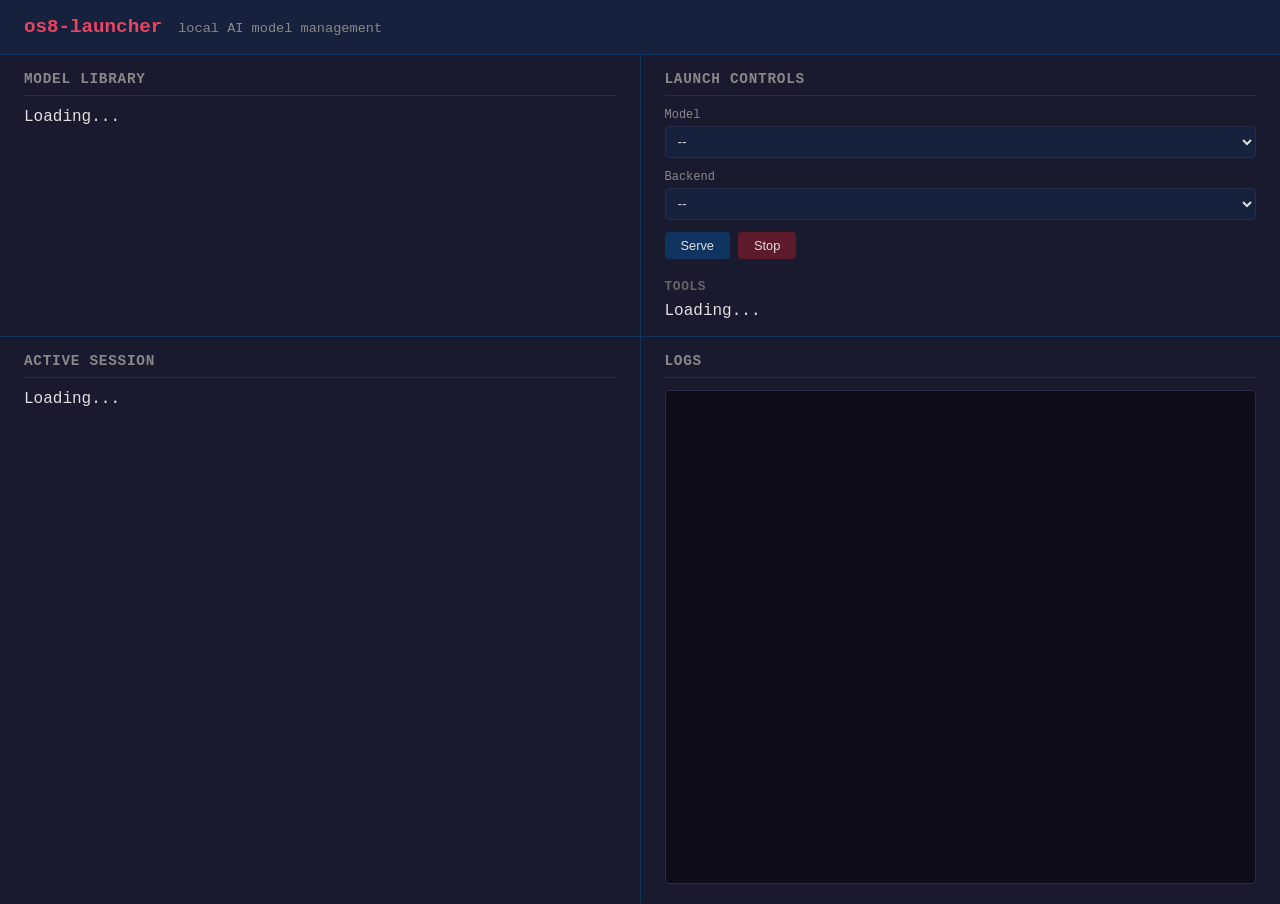
==== web/index.html @ fbcd15bd "Phase 4: FastAPI server, web dashboard, and API endpoints Adds the web interface at localhost:9000 w" ====
<!DOCTYPE html>
<html lang="en">
<head>
    <meta charset="UTF-8">
    <meta name="viewport" content="width=device-width, initial-scale=1.0">
    <title>os8-launcher</title>
    <link rel="stylesheet" href="style.css">
</head>
<body>
    <header>
        <h1>os8-launcher</h1>
        <span class="subtitle">local AI model management</span>
    </header>

    <main>
        <div class="panel" id="panel-models">
            <h2>Model Library</h2>
            <div id="models-content">Loading...</div>
        </div>

        <div class="panel" id="panel-controls">
            <h2>Launch Controls</h2>
            <div class="control-group">
                <label for="model-select">Model</label>
                <select id="model-select"><option value="">--</option></select>
            </div>
            <div class="control-group">
                <label for="backend-select">Backend</label>
                <select id="backend-select"><option value="">--</option></select>
            </div>
            <div class="control-actions">
                <button id="btn-serve" class="btn btn-primary" onclick="startServe()">Serve</button>
                <button id="btn-stop" class="btn btn-danger" onclick="stopServe()">Stop</button>
            </div>
            <h3>Tools</h3>
            <div id="tools-content">Loading...</div>
        </div>

        <div class="panel" id="panel-session">
            <h2>Active Session</h2>
            <div id="session-content">Loading...</div>
        </div>

        <div class="panel" id="panel-logs">
            <h2>Logs</h2>
            <pre id="log-output"></pre>
        </div>
    </main>

    <script src="app.js"></script>
</body>
</html>
---- web/style.css ----
* { margin: 0; padding: 0; box-sizing: border-box; }

body {
    font-family: -apple-system, BlinkMacSystemFont, "Segoe UI", Roboto, monospace;
    background: #1a1a2e;
    color: #e0e0e0;
    min-height: 100vh;
}

header {
    padding: 1rem 1.5rem;
    background: #16213e;
    border-bottom: 1px solid #0f3460;
    display: flex;
    align-items: baseline;
    gap: 1rem;
}

header h1 {
    font-size: 1.2rem;
    color: #e94560;
    font-weight: 600;
}

.subtitle {
    font-size: 0.85rem;
    color: #888;
}

main {
    display: grid;
    grid-template-columns: 1fr 1fr;
    grid-template-rows: auto 1fr;
    gap: 1px;
    background: #0f3460;
    height: calc(100vh - 52px);
}

.panel {
    background: #1a1a2e;
    padding: 1rem 1.5rem;
    overflow: auto;
}

.panel h2 {
    font-size: 0.9rem;
    text-transform: uppercase;
    letter-spacing: 0.05em;
    color: #888;
    margin-bottom: 0.75rem;
    padding-bottom: 0.5rem;
    border-bottom: 1px solid #2a2a4a;
}

.panel h3 {
    font-size: 0.8rem;
    text-transform: uppercase;
    letter-spacing: 0.05em;
    color: #666;
    margin-top: 1.25rem;
    margin-bottom: 0.5rem;
}

/* Tables */
table {
    width: 100%;
    border-collapse: collapse;
    font-size: 0.85rem;
}

th {
    text-align: left;
    color: #888;
    font-weight: 500;
    padding: 0.25rem 0.5rem;
    border-bottom: 1px solid #2a2a4a;
}

td {
    padding: 0.35rem 0.5rem;
    border-bottom: 1px solid #1e1e3a;
}

/* Status indicators */
.status-downloaded { color: #4ecca3; }
.status-not-downloaded { color: #888; }
.status-healthy { color: #4ecca3; }
.status-unhealthy { color: #e94560; }
.status-installed { color: #4ecca3; }
.status-not-installed { color: #888; }
.status-bridge { color: #5e7ce2; }

.dot {
    display: inline-block;
    width: 8px;
    height: 8px;
    border-radius: 50%;
    margin-right: 0.4rem;
}
.dot-healthy { background: #4ecca3; }
.dot-unhealthy { background: #e94560; }
.dot-none { background: #444; }

/* Controls */
.control-group {
    margin-bottom: 0.75rem;
}

.control-group label {
    display: block;
    font-size: 0.75rem;
    color: #888;
    margin-bottom: 0.25rem;
}

select {
    width: 100%;
    padding: 0.4rem 0.5rem;
    background: #16213e;
    border: 1px solid #2a2a4a;
    color: #e0e0e0;
    border-radius: 4px;
    font-size: 0.85rem;
}

.control-actions {
    display: flex;
    gap: 0.5rem;
    margin-bottom: 0.5rem;
}

/* Buttons */
.btn {
    padding: 0.4rem 1rem;
    border: none;
    border-radius: 4px;
    cursor: pointer;
    font-size: 0.8rem;
    font-weight: 500;
}

.btn-primary { background: #0f3460; color: #e0e0e0; }
.btn-primary:hover { background: #1a4a8a; }
.btn-danger { background: #5c1a2a; color: #e0e0e0; }
.btn-danger:hover { background: #8a2040; }
.btn-sm { padding: 0.2rem 0.5rem; font-size: 0.75rem; }
.btn:disabled { opacity: 0.4; cursor: not-allowed; }

/* Session */
.session-info {
    font-size: 0.85rem;
    line-height: 1.8;
}

.session-info .label {
    color: #888;
    display: inline-block;
    width: 70px;
}

.nothing-running {
    color: #666;
    font-style: italic;
}

/* Logs */
#log-output {
    background: #0d0d1a;
    border: 1px solid #2a2a4a;
    border-radius: 4px;
    padding: 0.75rem;
    font-size: 0.75rem;
    line-height: 1.5;
    height: calc(100% - 2.5rem);
    overflow-y: auto;
    white-space: pre-wrap;
    word-wrap: break-word;
    color: #aaa;
}

/* Responsive */
@media (max-width: 800px) {
    main {
        grid-template-columns: 1fr;
        grid-template-rows: auto auto auto 1fr;
    }
}
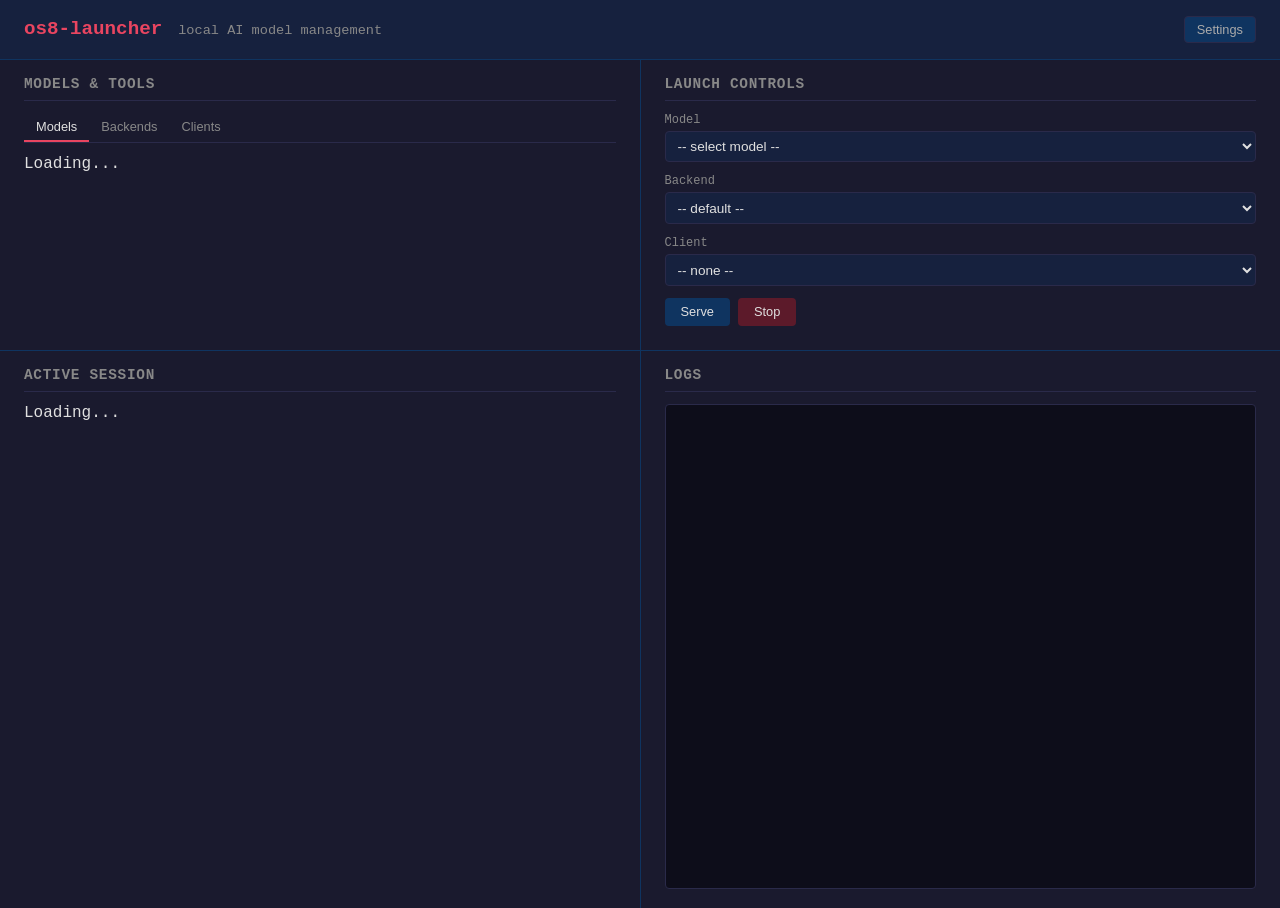
==== commit 9ff8955b: "Fix end-to-end issues: vLLM container, credentials UI, dashboard fixes - Switch vLLM from pip to Doc" ====
--- a/web/index.html
+++ b/web/index.html
@@ -10,30 +10,78 @@
     <header>
         <h1>os8-launcher</h1>
         <span class="subtitle">local AI model management</span>
+        <button class="btn-settings" onclick="openSettings()" title="API Keys">Settings</button>
     </header>
+
+    <div id="settings-modal" class="modal" style="display:none">
+        <div class="modal-content">
+            <div class="modal-header">
+                <h2>API Keys</h2>
+                <button class="modal-close" onclick="closeSettings()">&times;</button>
+            </div>
+            <div class="modal-body">
+                <div class="control-group">
+                    <label for="ngc-key-input">NVIDIA NGC API Key</label>
+                    <div class="key-row">
+                        <input type="password" id="ngc-key-input" placeholder="nvapi-...">
+                        <span id="ngc-status" class="key-status"></span>
+                    </div>
+                    <div class="key-help">Required for NIM containers. Get one at <a href="https://ngc.nvidia.com" target="_blank">ngc.nvidia.com</a></div>
+                </div>
+                <div class="control-group">
+                    <label for="hf-token-input">HuggingFace Token</label>
+                    <div class="key-row">
+                        <input type="password" id="hf-token-input" placeholder="hf_...">
+                        <span id="hf-status" class="key-status"></span>
+                    </div>
+                    <div class="key-help">Required for gated models. Get one at <a href="https://huggingface.co/settings/tokens" target="_blank">huggingface.co</a></div>
+                </div>
+                <div class="control-actions">
+                    <button class="btn btn-primary" onclick="saveCredentials()">Save</button>
+                    <button class="btn" onclick="closeSettings()">Cancel</button>
+                </div>
+            </div>
+        </div>
+    </div>
 
     <main>
         <div class="panel" id="panel-models">
-            <h2>Model Library</h2>
-            <div id="models-content">Loading...</div>
+            <h2>Models &amp; Tools</h2>
+            <div class="tabs">
+                <button class="tab active" data-tab="tab-models">Models</button>
+                <button class="tab" data-tab="tab-backends">Backends</button>
+                <button class="tab" data-tab="tab-clients">Clients</button>
+            </div>
+            <div id="tab-models" class="tab-content active">
+                <div id="models-content">Loading...</div>
+            </div>
+            <div id="tab-backends" class="tab-content">
+                <div id="backends-content">Loading...</div>
+            </div>
+            <div id="tab-clients" class="tab-content">
+                <div id="clients-content">Loading...</div>
+            </div>
         </div>
 
         <div class="panel" id="panel-controls">
             <h2>Launch Controls</h2>
             <div class="control-group">
                 <label for="model-select">Model</label>
-                <select id="model-select"><option value="">--</option></select>
+                <select id="model-select"><option value="">-- select model --</option></select>
             </div>
             <div class="control-group">
                 <label for="backend-select">Backend</label>
-                <select id="backend-select"><option value="">--</option></select>
+                <select id="backend-select"><option value="">-- default --</option></select>
+            </div>
+            <div class="control-group">
+                <label for="client-select">Client</label>
+                <select id="client-select"><option value="">-- none --</option></select>
             </div>
             <div class="control-actions">
                 <button id="btn-serve" class="btn btn-primary" onclick="startServe()">Serve</button>
                 <button id="btn-stop" class="btn btn-danger" onclick="stopServe()">Stop</button>
             </div>
-            <h3>Tools</h3>
-            <div id="tools-content">Loading...</div>
+            <div id="client-hint" class="client-hint" style="display:none"></div>
         </div>
 
         <div class="panel" id="panel-session">
--- a/web/style.css
+++ b/web/style.css
@@ -60,6 +60,43 @@
     margin-top: 1.25rem;
     margin-bottom: 0.5rem;
 }
+
+.panel h4 {
+    font-size: 0.75rem;
+    text-transform: uppercase;
+    letter-spacing: 0.04em;
+    color: #777;
+    margin-top: 0.75rem;
+    margin-bottom: 0.35rem;
+}
+
+/* Tabs */
+.tabs {
+    display: flex;
+    gap: 0;
+    margin-bottom: 0.75rem;
+    border-bottom: 1px solid #2a2a4a;
+}
+
+.tab {
+    padding: 0.4rem 0.75rem;
+    background: none;
+    border: none;
+    border-bottom: 2px solid transparent;
+    color: #888;
+    cursor: pointer;
+    font-size: 0.8rem;
+    font-weight: 500;
+}
+
+.tab:hover { color: #ccc; }
+.tab.active {
+    color: #e0e0e0;
+    border-bottom-color: #e94560;
+}
+
+.tab-content { display: none; }
+.tab-content.active { display: block; }
 
 /* Tables */
 table {
@@ -129,6 +166,24 @@
     margin-bottom: 0.5rem;
 }
 
+.client-hint {
+    font-size: 0.8rem;
+    color: #aaa;
+    background: #16213e;
+    border: 1px solid #2a2a4a;
+    border-radius: 4px;
+    padding: 0.5rem 0.75rem;
+    margin-bottom: 0.75rem;
+    line-height: 1.5;
+}
+
+.client-hint code {
+    background: #0d0d1a;
+    padding: 0.15rem 0.4rem;
+    border-radius: 3px;
+    color: #4ecca3;
+}
+
 /* Buttons */
 .btn {
     padding: 0.4rem 1rem;
@@ -176,7 +231,108 @@
     white-space: pre-wrap;
     word-wrap: break-word;
     color: #aaa;
-}
+    user-select: text;
+    cursor: text;
+}
+
+/* Settings button */
+.btn-settings {
+    margin-left: auto;
+    padding: 0.3rem 0.75rem;
+    background: #0f3460;
+    border: 1px solid #2a2a4a;
+    color: #aaa;
+    border-radius: 4px;
+    cursor: pointer;
+    font-size: 0.8rem;
+}
+.btn-settings:hover { background: #1a4a8a; color: #e0e0e0; }
+
+/* Modal */
+.modal {
+    position: fixed;
+    top: 0; left: 0; right: 0; bottom: 0;
+    background: rgba(0, 0, 0, 0.7);
+    display: flex;
+    align-items: center;
+    justify-content: center;
+    z-index: 100;
+}
+
+.modal-content {
+    background: #1a1a2e;
+    border: 1px solid #0f3460;
+    border-radius: 8px;
+    width: 480px;
+    max-width: 90vw;
+}
+
+.modal-header {
+    display: flex;
+    align-items: center;
+    justify-content: space-between;
+    padding: 1rem 1.25rem;
+    border-bottom: 1px solid #2a2a4a;
+}
+
+.modal-header h2 {
+    font-size: 1rem;
+    color: #e0e0e0;
+    margin: 0;
+    border: none;
+    padding: 0;
+}
+
+.modal-close {
+    background: none;
+    border: none;
+    color: #888;
+    font-size: 1.4rem;
+    cursor: pointer;
+    padding: 0 0.25rem;
+}
+.modal-close:hover { color: #e0e0e0; }
+
+.modal-body {
+    padding: 1.25rem;
+}
+
+.modal-body .control-group {
+    margin-bottom: 1rem;
+}
+
+.modal-body input[type="password"] {
+    width: 100%;
+    padding: 0.4rem 0.5rem;
+    background: #16213e;
+    border: 1px solid #2a2a4a;
+    color: #e0e0e0;
+    border-radius: 4px;
+    font-size: 0.85rem;
+    font-family: monospace;
+}
+
+.key-row {
+    display: flex;
+    align-items: center;
+    gap: 0.5rem;
+}
+
+.key-row input { flex: 1; }
+
+.key-status {
+    font-size: 0.75rem;
+    white-space: nowrap;
+}
+.key-status.configured { color: #4ecca3; }
+.key-status.missing { color: #888; }
+
+.key-help {
+    font-size: 0.75rem;
+    color: #666;
+    margin-top: 0.25rem;
+}
+.key-help a { color: #5e7ce2; }
 
 /* Responsive */
 @media (max-width: 800px) {
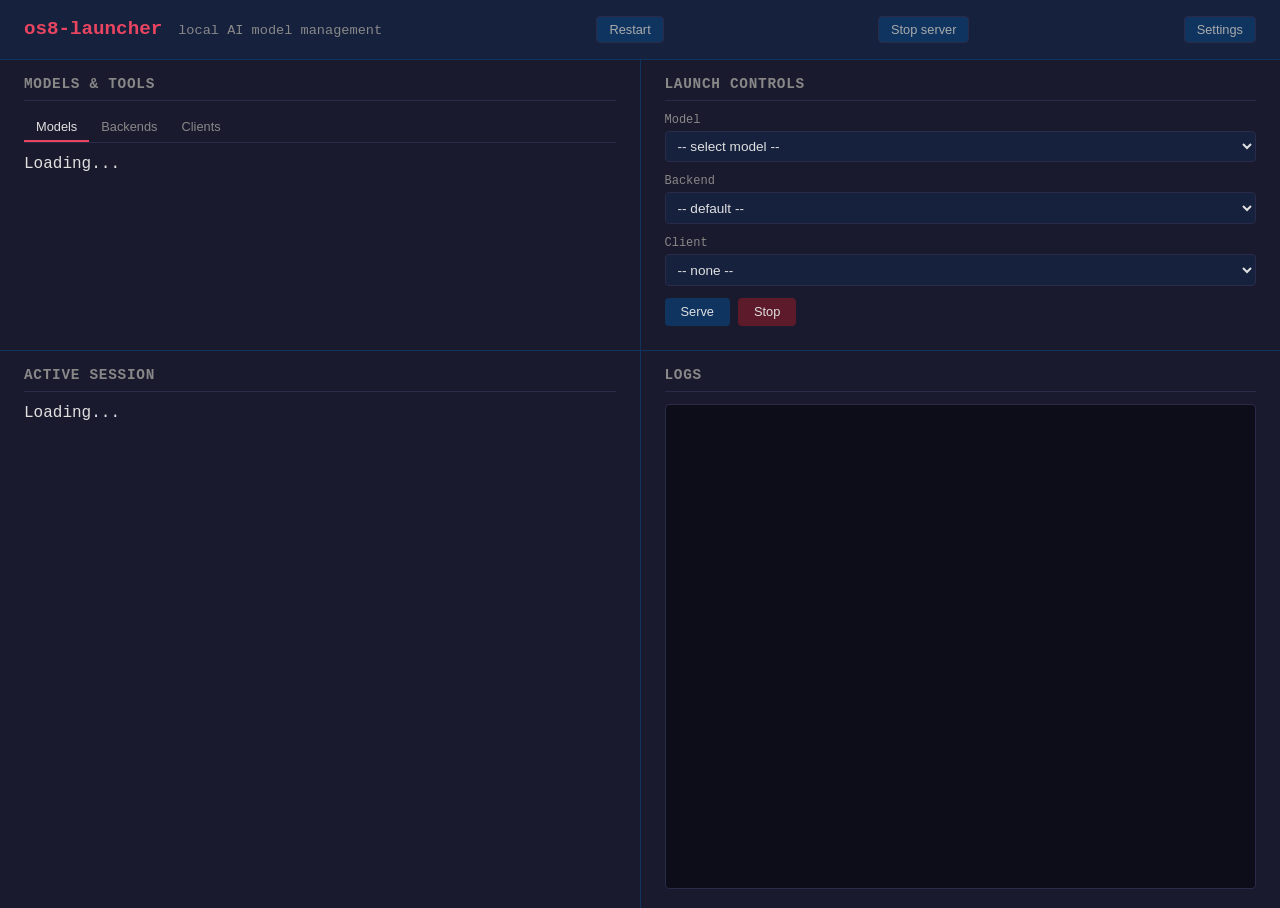
==== commit 26c048f6: "Add ollama backend, auto-wire Open WebUI, fix dashboard restart - New ollama backend with templated " ====
--- a/web/index.html
+++ b/web/index.html
@@ -10,6 +10,8 @@
     <header>
         <h1>os8-launcher</h1>
         <span class="subtitle">local AI model management</span>
+        <button class="btn-settings" onclick="restartDashboard()" title="Restart this dashboard server">Restart</button>
+        <button class="btn-settings" onclick="stopDashboard()" title="Stop this dashboard server">Stop server</button>
         <button class="btn-settings" onclick="openSettings()" title="API Keys">Settings</button>
     </header>
 
--- a/web/style.css
+++ b/web/style.css
@@ -121,6 +121,12 @@
 /* Status indicators */
 .status-downloaded { color: #4ecca3; }
 .status-not-downloaded { color: #888; }
+.status-downloading { color: #f39c12; font-weight: 600; }
+.muted { color: #888; font-style: italic; font-size: 0.85em; }
+.badge { display: inline-block; padding: 2px 8px; border-radius: 10px; font-size: 0.8em; margin-right: 4px; font-weight: 600; cursor: help; }
+.badge-verified { background: rgba(78, 204, 163, 0.18); color: #4ecca3; border: 1px solid rgba(78, 204, 163, 0.5); }
+.badge-failed { background: rgba(233, 69, 96, 0.18); color: #e94560; border: 1px solid rgba(233, 69, 96, 0.5); }
+.badge-unknown { background: rgba(136, 136, 136, 0.18); color: #aaa; border: 1px solid rgba(136, 136, 136, 0.4); }
 .status-healthy { color: #4ecca3; }
 .status-unhealthy { color: #e94560; }
 .status-installed { color: #4ecca3; }
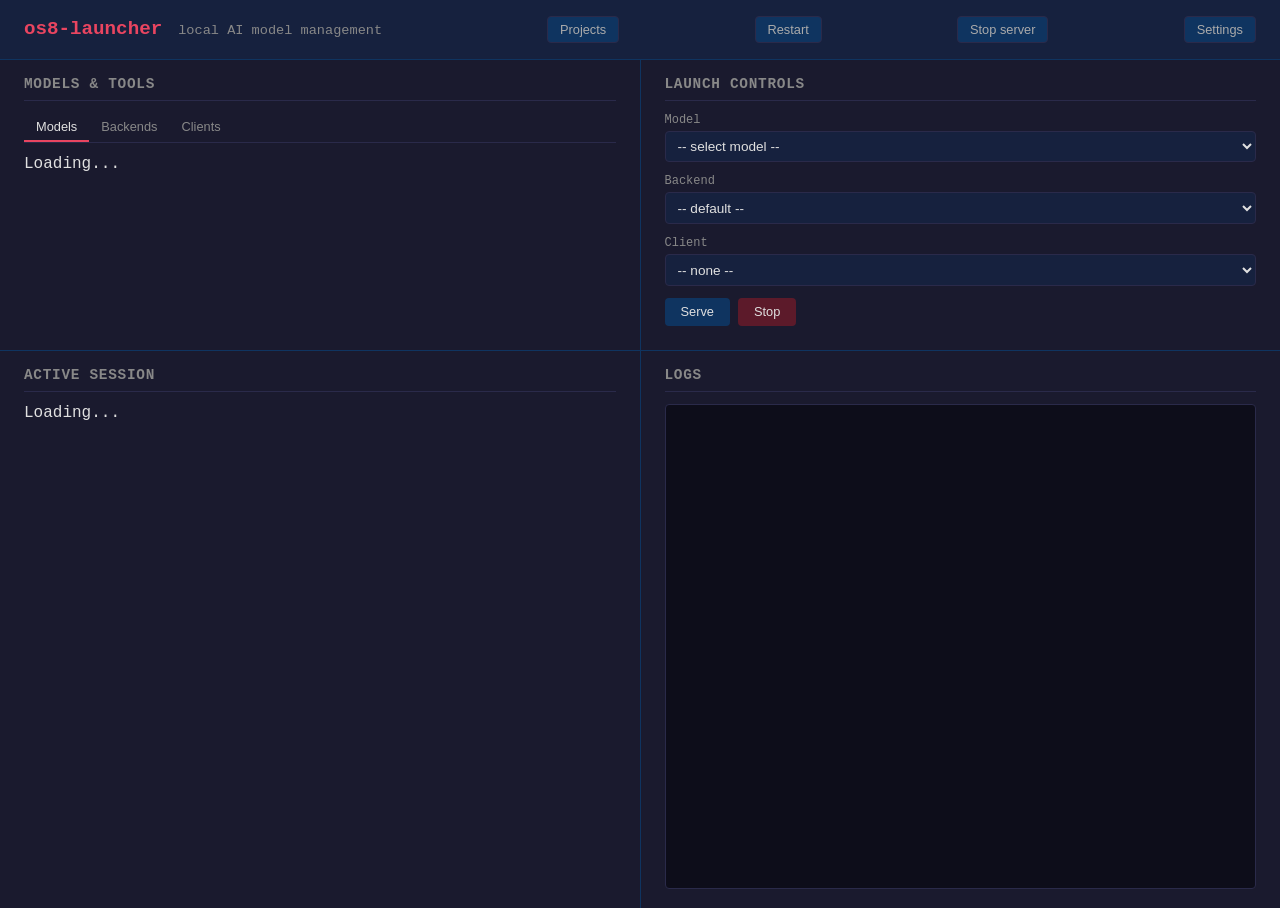
==== commit 72679166: "Add project folders, isolate client cwd, remember last selections Projects live under ~/os8-projects" ====
--- a/web/index.html
+++ b/web/index.html
@@ -8,8 +8,10 @@
 </head>
 <body>
     <header>
-        <h1>os8-launcher</h1>
+        <h1><a href="/" style="color:inherit;text-decoration:none">os8-launcher</a></h1>
         <span class="subtitle">local AI model management</span>
+        <span id="active-project-indicator" class="subtitle" style="margin-left:1em"></span>
+        <button class="btn-settings" onclick="window.location='/projects.html'" title="Switch project">Projects</button>
         <button class="btn-settings" onclick="restartDashboard()" title="Restart this dashboard server">Restart</button>
         <button class="btn-settings" onclick="stopDashboard()" title="Stop this dashboard server">Stop server</button>
         <button class="btn-settings" onclick="openSettings()" title="API Keys">Settings</button>
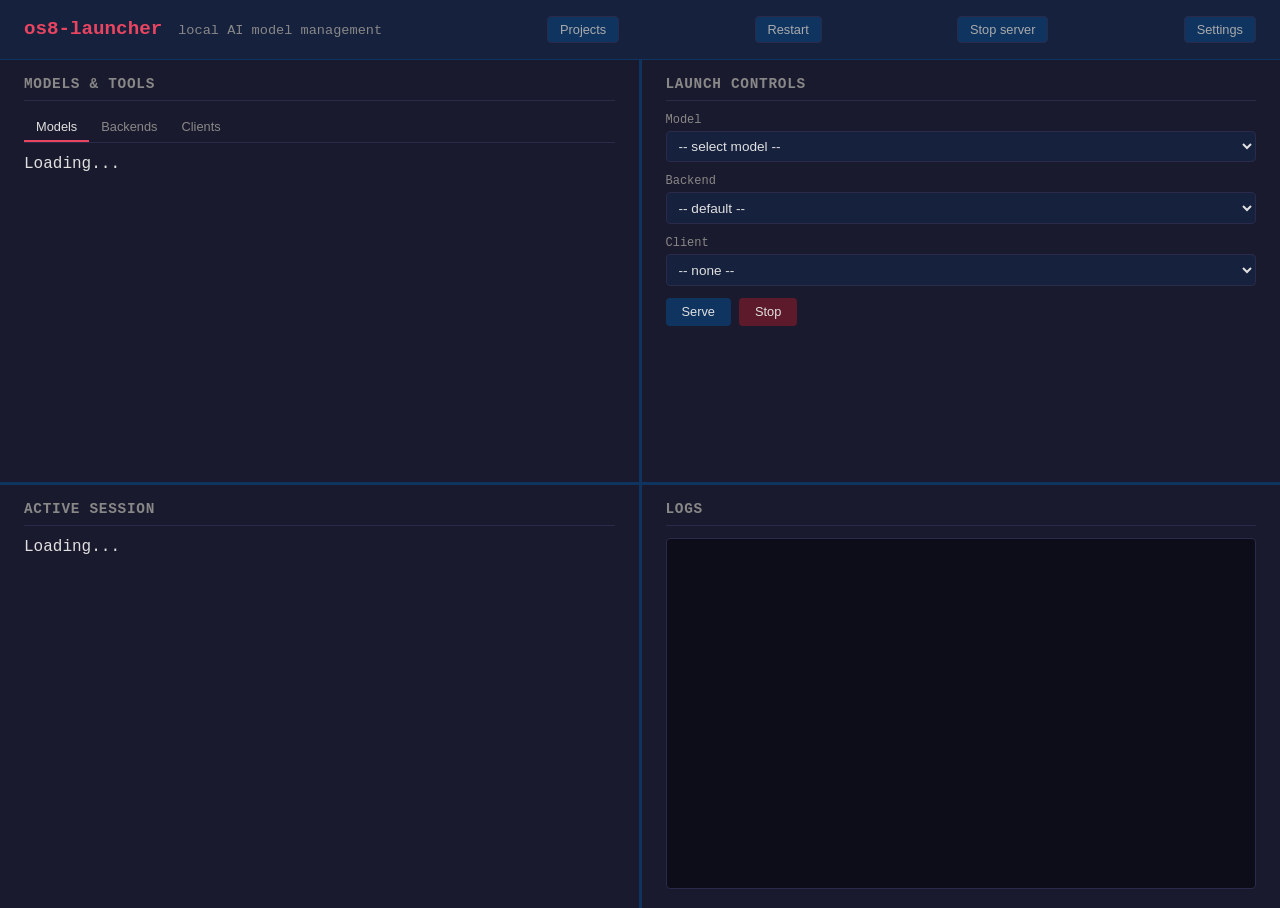
==== commit daf954b4: "Add draggable dividers to resize dashboard panels Co-Authored-By: Claude Opus 4.6 (1M context) <nore" ====
--- a/web/index.html
+++ b/web/index.html
@@ -49,6 +49,8 @@
     </div>
 
     <main>
+        <div class="divider divider-v" id="divider-v"></div>
+        <div class="divider divider-h" id="divider-h"></div>
         <div class="panel" id="panel-models">
             <h2>Models &amp; Tools</h2>
             <div class="tabs">
--- a/web/style.css
+++ b/web/style.css
@@ -30,11 +30,38 @@
 main {
     display: grid;
     grid-template-columns: 1fr 1fr;
-    grid-template-rows: auto 1fr;
-    gap: 1px;
+    grid-template-rows: 1fr 1fr;
+    gap: 3px;
     background: #0f3460;
     height: calc(100vh - 52px);
-}
+    position: relative;
+}
+
+/* Draggable divider handles */
+.divider {
+    position: absolute;
+    z-index: 10;
+    background: transparent;
+}
+.divider:hover, .divider.active {
+    background: #e94560;
+    transition: background 0.15s;
+}
+.divider-v {
+    width: 7px;
+    top: 0;
+    bottom: 0;
+    cursor: col-resize;
+    margin-left: -3px;
+}
+.divider-h {
+    height: 7px;
+    left: 0;
+    right: 0;
+    cursor: row-resize;
+    margin-top: -3px;
+}
+body.resizing { user-select: none; }
 
 .panel {
     background: #1a1a2e;
@@ -343,7 +370,8 @@
 /* Responsive */
 @media (max-width: 800px) {
     main {
-        grid-template-columns: 1fr;
-        grid-template-rows: auto auto auto 1fr;
+        grid-template-columns: 1fr !important;
+        grid-template-rows: auto auto auto 1fr !important;
     }
-}
+    .divider { display: none; }
+}
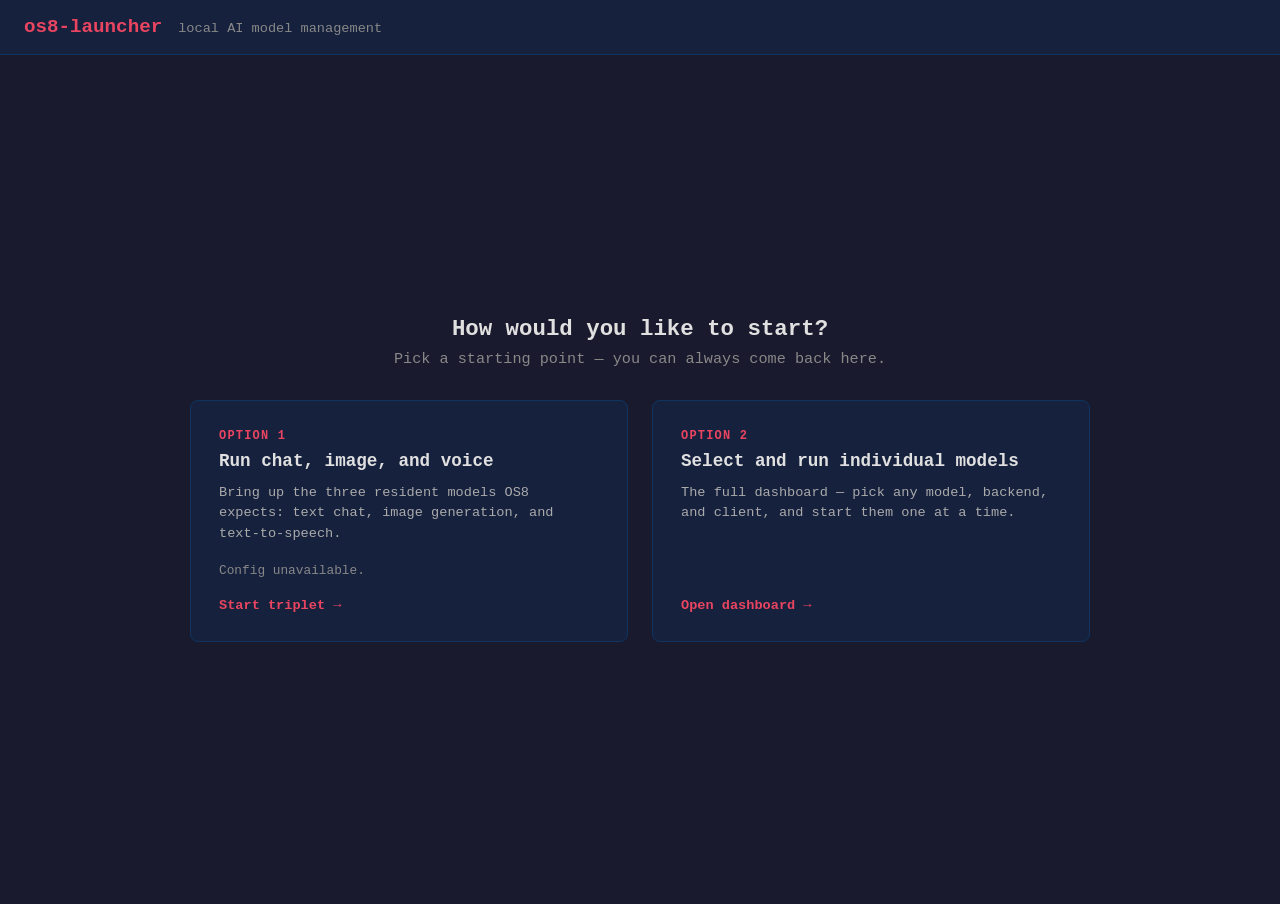
==== commit 0e3f2b3d: "dashboard: add chooser landing + triplet status page New user flow: localhost:9000 is now a two-card" ====
--- a/web/index.html
+++ b/web/index.html
@@ -5,102 +5,186 @@
     <meta name="viewport" content="width=device-width, initial-scale=1.0">
     <title>os8-launcher</title>
     <link rel="stylesheet" href="style.css">
+    <style>
+        main.chooser {
+            display: flex;
+            align-items: center;
+            justify-content: center;
+            padding: 2rem;
+            background: #1a1a2e;
+        }
+        .chooser-inner {
+            max-width: 900px;
+            width: 100%;
+        }
+        .chooser-intro {
+            text-align: center;
+            margin-bottom: 2rem;
+        }
+        .chooser-intro h2 {
+            font-size: 1.4rem;
+            color: #e0e0e0;
+            border: none;
+            padding: 0;
+            margin-bottom: 0.5rem;
+            text-transform: none;
+            letter-spacing: 0;
+        }
+        .chooser-intro p {
+            color: #888;
+            font-size: 0.95rem;
+        }
+        .chooser-cards {
+            display: grid;
+            grid-template-columns: 1fr 1fr;
+            gap: 1.5rem;
+        }
+        .chooser-card {
+            background: #16213e;
+            border: 1px solid #0f3460;
+            border-radius: 8px;
+            padding: 1.75rem;
+            cursor: pointer;
+            text-decoration: none;
+            color: inherit;
+            display: flex;
+            flex-direction: column;
+            transition: border-color 0.15s, transform 0.15s;
+        }
+        .chooser-card:hover {
+            border-color: #e94560;
+            transform: translateY(-2px);
+        }
+        .chooser-card .num {
+            font-size: 0.75rem;
+            color: #e94560;
+            font-weight: 600;
+            letter-spacing: 0.1em;
+            margin-bottom: 0.5rem;
+        }
+        .chooser-card h3 {
+            font-size: 1.1rem;
+            color: #e0e0e0;
+            margin: 0 0 0.75rem;
+            text-transform: none;
+            letter-spacing: 0;
+        }
+        .chooser-card p {
+            color: #aaa;
+            font-size: 0.85rem;
+            line-height: 1.5;
+            margin-bottom: 1rem;
+            flex: 1;
+        }
+        .chooser-card .role-list {
+            font-size: 0.8rem;
+            color: #888;
+            font-family: monospace;
+            line-height: 1.7;
+        }
+        .chooser-card .role-list strong {
+            color: #4ecca3;
+            font-weight: 500;
+        }
+        .chooser-card .action {
+            margin-top: 1rem;
+            color: #e94560;
+            font-size: 0.85rem;
+            font-weight: 600;
+        }
+        .chooser-status {
+            display: inline-block;
+            margin-left: 0.5rem;
+            font-size: 0.75rem;
+            padding: 2px 8px;
+            border-radius: 10px;
+        }
+        .chooser-status.running {
+            background: rgba(78, 204, 163, 0.18);
+            color: #4ecca3;
+            border: 1px solid rgba(78, 204, 163, 0.5);
+        }
+        .chooser-status.partial {
+            background: rgba(243, 156, 18, 0.18);
+            color: #f39c12;
+            border: 1px solid rgba(243, 156, 18, 0.5);
+        }
+        @media (max-width: 700px) {
+            .chooser-cards { grid-template-columns: 1fr; }
+        }
+    </style>
 </head>
 <body>
     <header>
         <h1><a href="/" style="color:inherit;text-decoration:none">os8-launcher</a></h1>
         <span class="subtitle">local AI model management</span>
-        <span id="active-project-indicator" class="subtitle" style="margin-left:1em"></span>
-        <button class="btn-settings" onclick="window.location='/projects.html'" title="Switch project">Projects</button>
-        <button class="btn-settings" onclick="restartDashboard()" title="Restart this dashboard server">Restart</button>
-        <button class="btn-settings" onclick="stopDashboard()" title="Stop this dashboard server">Stop server</button>
-        <button class="btn-settings" onclick="openSettings()" title="API Keys">Settings</button>
     </header>
 
-    <div id="settings-modal" class="modal" style="display:none">
-        <div class="modal-content">
-            <div class="modal-header">
-                <h2>API Keys</h2>
-                <button class="modal-close" onclick="closeSettings()">&times;</button>
+    <main class="chooser">
+        <div class="chooser-inner">
+            <div class="chooser-intro">
+                <h2>How would you like to start?</h2>
+                <p>Pick a starting point — you can always come back here.</p>
             </div>
-            <div class="modal-body">
-                <div class="control-group">
-                    <label for="ngc-key-input">NVIDIA NGC API Key</label>
-                    <div class="key-row">
-                        <input type="password" id="ngc-key-input" placeholder="nvapi-...">
-                        <span id="ngc-status" class="key-status"></span>
-                    </div>
-                    <div class="key-help">Required for NIM containers. Get one at <a href="https://ngc.nvidia.com" target="_blank">ngc.nvidia.com</a></div>
-                </div>
-                <div class="control-group">
-                    <label for="hf-token-input">HuggingFace Token</label>
-                    <div class="key-row">
-                        <input type="password" id="hf-token-input" placeholder="hf_...">
-                        <span id="hf-status" class="key-status"></span>
-                    </div>
-                    <div class="key-help">Required for gated models. Get one at <a href="https://huggingface.co/settings/tokens" target="_blank">huggingface.co</a></div>
-                </div>
-                <div class="control-actions">
-                    <button class="btn btn-primary" onclick="saveCredentials()">Save</button>
-                    <button class="btn" onclick="closeSettings()">Cancel</button>
-                </div>
+            <div class="chooser-cards">
+                <a class="chooser-card" href="/triplet.html">
+                    <div class="num">OPTION 1</div>
+                    <h3>Run chat, image, and voice<span id="triplet-badge"></span></h3>
+                    <p>Bring up the three resident models OS8 expects: text chat, image generation, and text-to-speech.</p>
+                    <div class="role-list" id="triplet-role-list">Loading…</div>
+                    <div class="action">Start triplet →</div>
+                </a>
+                <a class="chooser-card" href="/launch.html">
+                    <div class="num">OPTION 2</div>
+                    <h3>Select and run individual models</h3>
+                    <p>The full dashboard — pick any model, backend, and client, and start them one at a time.</p>
+                    <div class="role-list">&nbsp;</div>
+                    <div class="action">Open dashboard →</div>
+                </a>
             </div>
-        </div>
-    </div>
-
-    <main>
-        <div class="divider divider-v" id="divider-v"></div>
-        <div class="divider divider-h" id="divider-h"></div>
-        <div class="panel" id="panel-models">
-            <h2>Models &amp; Tools</h2>
-            <div class="tabs">
-                <button class="tab active" data-tab="tab-models">Models</button>
-                <button class="tab" data-tab="tab-backends">Backends</button>
-                <button class="tab" data-tab="tab-clients">Clients</button>
-            </div>
-            <div id="tab-models" class="tab-content active">
-                <div id="models-content">Loading...</div>
-            </div>
-            <div id="tab-backends" class="tab-content">
-                <div id="backends-content">Loading...</div>
-            </div>
-            <div id="tab-clients" class="tab-content">
-                <div id="clients-content">Loading...</div>
-            </div>
-        </div>
-
-        <div class="panel" id="panel-controls">
-            <h2>Launch Controls</h2>
-            <div class="control-group">
-                <label for="model-select">Model</label>
-                <select id="model-select"><option value="">-- select model --</option></select>
-            </div>
-            <div class="control-group">
-                <label for="backend-select">Backend</label>
-                <select id="backend-select"><option value="">-- default --</option></select>
-            </div>
-            <div class="control-group">
-                <label for="client-select">Client</label>
-                <select id="client-select"><option value="">-- none --</option></select>
-            </div>
-            <div class="control-actions">
-                <button id="btn-serve" class="btn btn-primary" onclick="startServe()">Serve</button>
-                <button id="btn-stop" class="btn btn-danger" onclick="stopServe()">Stop</button>
-            </div>
-            <div id="client-hint" class="client-hint" style="display:none"></div>
-        </div>
-
-        <div class="panel" id="panel-session">
-            <h2>Active Session</h2>
-            <div id="session-content">Loading...</div>
-        </div>
-
-        <div class="panel" id="panel-logs">
-            <h2>Logs</h2>
-            <pre id="log-output"></pre>
         </div>
     </main>
 
-    <script src="app.js"></script>
+    <script>
+        (async function () {
+            // Show which roles the triplet covers, with current running state.
+            let config, status;
+            try {
+                [config, status] = await Promise.all([
+                    fetch('/api/config').then(r => r.json()),
+                    fetch('/api/status').then(r => r.json()),
+                ]);
+            } catch (e) {
+                document.getElementById('triplet-role-list').textContent = 'Config unavailable.';
+                return;
+            }
+            const roles = config.resident || [];
+            const roleMap = config.roles || {};
+            const running = {};
+            for (const b of status.backends || []) {
+                if (b.resident) running[b.model] = b.health;
+            }
+            const lines = [];
+            let healthyCount = 0;
+            for (const role of roles) {
+                const rc = roleMap[role];
+                if (!rc) continue;
+                const health = running[rc.model];
+                let mark = '·';
+                if (health === 'healthy') { mark = '✓'; healthyCount++; }
+                else if (health) mark = '…';
+                lines.push(`<strong>${mark}</strong> ${role} · ${rc.model}`);
+            }
+            document.getElementById('triplet-role-list').innerHTML = lines.join('<br>');
+            const badge = document.getElementById('triplet-badge');
+            if (roles.length && healthyCount === roles.length) {
+                badge.className = 'chooser-status running';
+                badge.textContent = 'running';
+            } else if (healthyCount > 0) {
+                badge.className = 'chooser-status partial';
+                badge.textContent = `${healthyCount}/${roles.length} up`;
+            }
+        })();
+    </script>
 </body>
 </html>
--- a/web/style.css
+++ b/web/style.css
@@ -149,6 +149,7 @@
 .status-downloaded { color: #4ecca3; }
 .status-not-downloaded { color: #888; }
 .status-downloading { color: #f39c12; font-weight: 600; }
+.status-interrupted { color: #e94560; font-weight: 600; }
 .muted { color: #888; font-style: italic; font-size: 0.85em; }
 .badge { display: inline-block; padding: 2px 8px; border-radius: 10px; font-size: 0.8em; margin-right: 4px; font-weight: 600; cursor: help; }
 .badge-verified { background: rgba(78, 204, 163, 0.18); color: #4ecca3; border: 1px solid rgba(78, 204, 163, 0.5); }
@@ -157,6 +158,7 @@
 .status-healthy { color: #4ecca3; }
 .status-unhealthy { color: #e94560; }
 .status-installed { color: #4ecca3; }
+.status-installing { color: #f39c12; font-weight: 600; }
 .status-not-installed { color: #888; }
 .status-bridge { color: #5e7ce2; }
 
@@ -300,6 +302,35 @@
     max-width: 90vw;
 }
 
+.modal-content-wide {
+    width: 640px;
+}
+
+.modal-body .settings-tab-content { display: none; }
+.modal-body .settings-tab-content.active { display: block; }
+
+.ports-table {
+    width: 100%;
+}
+.ports-table td,
+.ports-table th {
+    padding: 0.3rem 0.5rem;
+}
+.ports-table tr.overridden td:first-child {
+    font-weight: 600;
+    color: #f39c12;
+}
+.ports-table .port-input {
+    width: 7em;
+    padding: 0.25rem 0.4rem;
+    background: #16213e;
+    border: 1px solid #2a2a4a;
+    color: #e0e0e0;
+    border-radius: 4px;
+    font-size: 0.85rem;
+    font-family: monospace;
+}
+
 .modal-header {
     display: flex;
     align-items: center;
